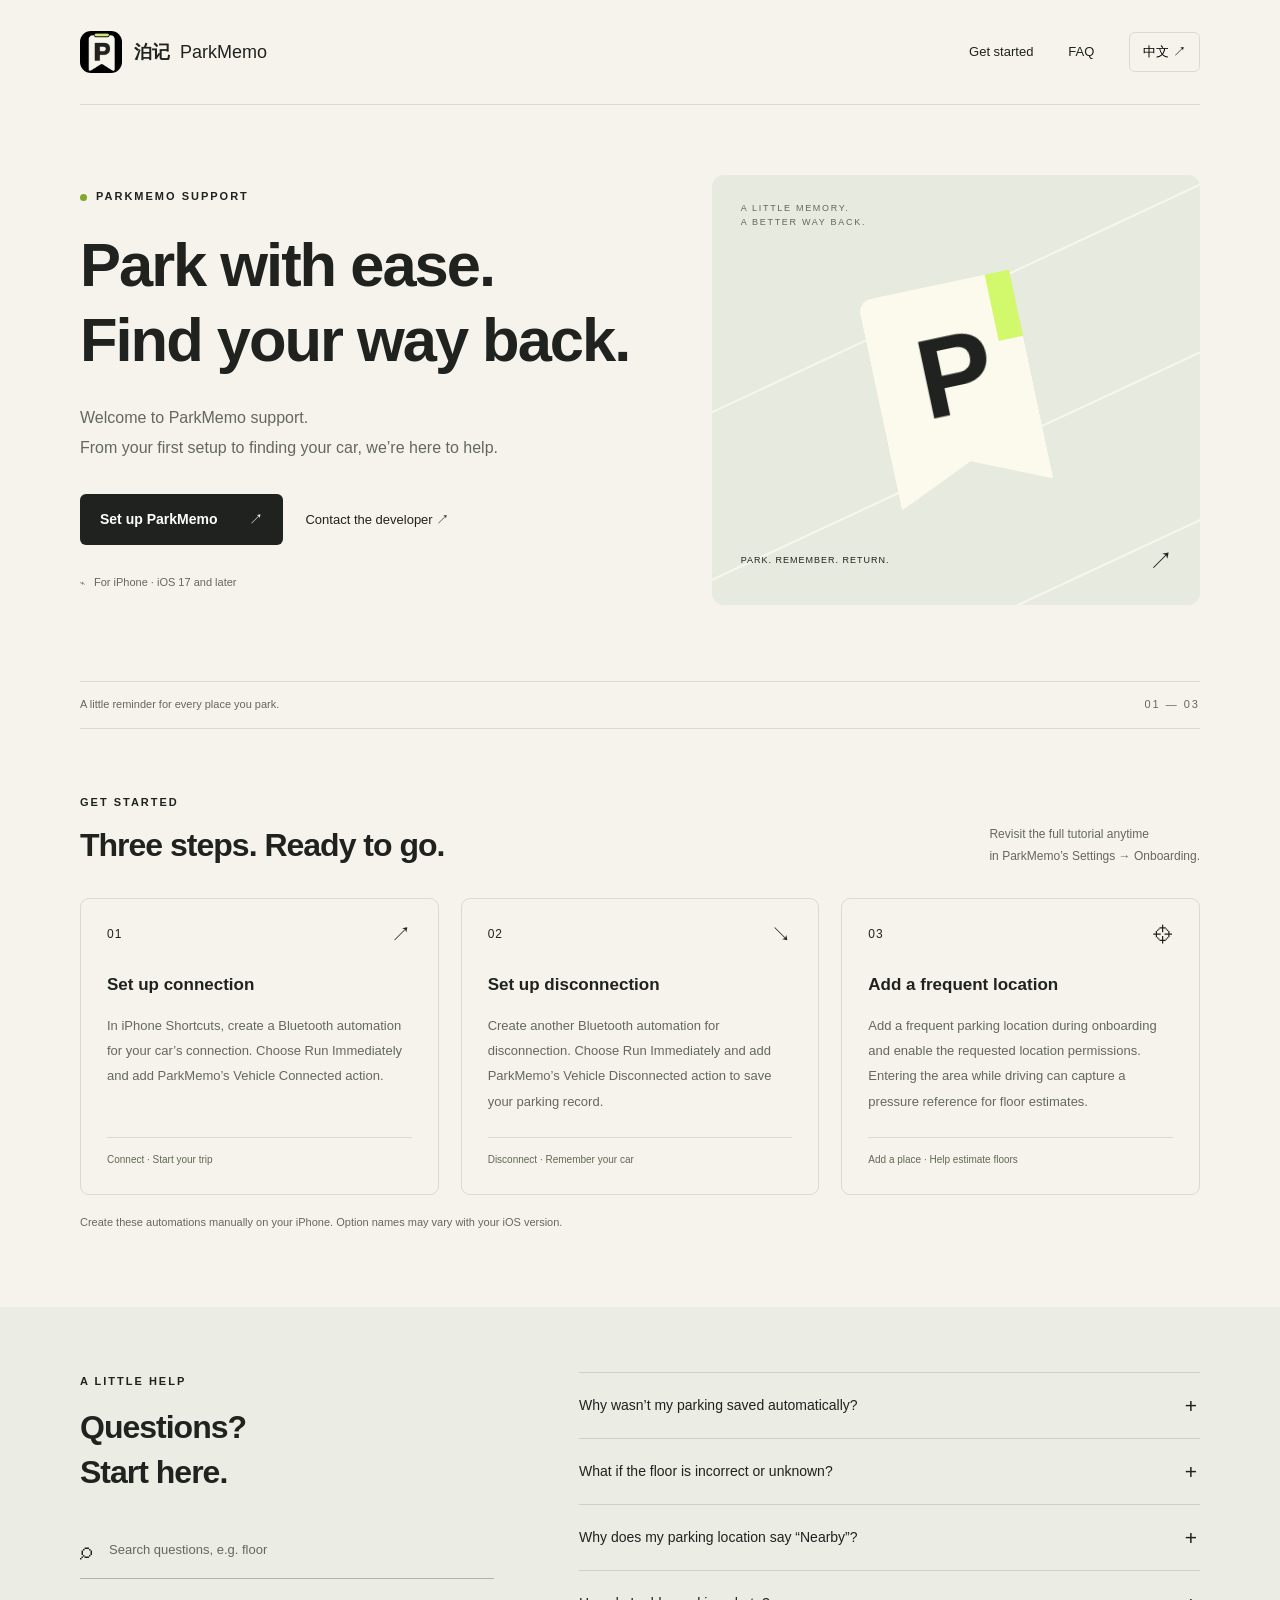
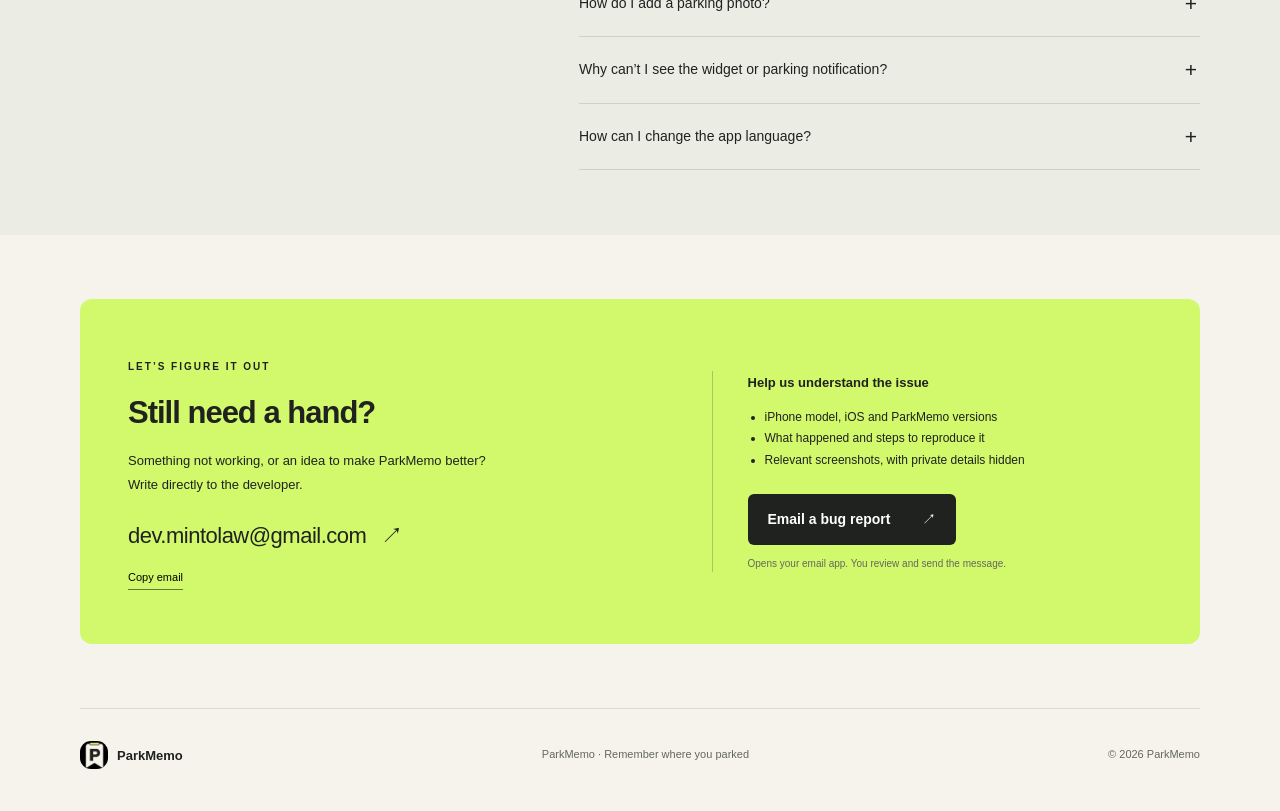
==== index.html @ 25ea7b54 "Create bilingual ParkMemo support website" ====
<!doctype html>
<html lang="zh-CN">
<head>
<meta charset="utf-8"><meta name="viewport" content="width=device-width, initial-scale=1">
<meta name="description" content="泊记 ParkMemo 技术支持：快速设置、自动停车记录、楼层识别、定位与小组件帮助。联系 dev.mintolaw@gmail.com。">
<meta name="theme-color" content="#f5f3eb"><title>泊记 ParkMemo · 技术支持</title>
<link rel="icon" type="image/png" href="assets/app-icon.png"><link rel="stylesheet" href="style.css"><script src="app.js" defer></script>
</head>
<body>
<a class="skip" href="#main" data-zh="跳至主要内容" data-en="Skip to content">跳至主要内容</a>
<header class="header wrap"><a href="#" class="brand" aria-label="ParkMemo"><img src="assets/app-icon.png" width="42" height="42" alt=""><span>泊记 <b>ParkMemo</b></span></a><nav aria-label="Main navigation"><a href="#guide" data-zh="开始使用" data-en="Get started">开始使用</a><a href="#faq" data-zh="常见问题" data-en="FAQ">常见问题</a><button id="language" type="button" aria-label="Switch to English">EN <span aria-hidden="true">↗</span></button></nav></header>
<main id="main">
<section class="hero wrap">
<div class="hero-copy"><p class="eyebrow"><span class="dot"></span> PARKMEMO SUPPORT</p><h1 data-zh="安心停好，<br>轻松找回。" data-en="Park with ease.<br>Find your way back.">安心停好，<br>轻松找回。</h1><p class="intro" data-zh="欢迎来到泊记支持中心。<br>从第一次设置，到每一次找车，我们在这里帮你。" data-en="Welcome to ParkMemo support.<br>From your first setup to finding your car, we’re here to help.">欢迎来到泊记支持中心。<br>从第一次设置，到每一次找车，我们在这里帮你。</p><a class="button dark" href="#guide"><span data-zh="开始设置泊记" data-en="Set up ParkMemo">开始设置泊记</span><span aria-hidden="true">↗</span></a><a class="text-link" href="#contact" data-zh="联系开发者 ↗" data-en="Contact the developer ↗">联系开发者 ↗</a><div class="hero-note"><span aria-hidden="true">⌁</span><span data-zh="适用于 iPhone · iOS 17 及以上" data-en="For iPhone · iOS 17 and later">适用于 iPhone · iOS 17 及以上</span></div></div>
<div class="hero-art" aria-hidden="true"><div class="art-label">A LITTLE MEMORY.<br>A BETTER WAY BACK.</div><div class="parking-lines"><i></i><i></i><i></i></div><div class="bookmark"><span>P</span><div class="bookmark-tab"></div></div><div class="art-bottom"><span>PARK. REMEMBER. RETURN.</span><span>↗</span></div></div>
</section>
<div class="section-divider wrap"><span data-zh="为你的每一次停车，留一个记号。" data-en="A little reminder for every place you park.">为你的每一次停车，留一个记号。</span><span>01 — 03</span></div>
<section id="guide" class="wrap section"><div class="section-head"><div><p class="eyebrow">GET STARTED</p><h2 data-zh="三步，准备出发。" data-en="Three steps. Ready to go.">三步，准备出发。</h2></div><p data-zh="可以随时在泊记「设置 → 进入引导」中<br>重新查看完整操作教程。" data-en="Revisit the full tutorial anytime<br>in ParkMemo’s Settings → Onboarding.">可以随时在泊记「设置 → 进入引导」中<br>重新查看完整操作教程。</p></div>
<div class="steps">
<article><span class="step-number">01 <span aria-hidden="true">↗</span></span><h3 data-zh="设置上车指令" data-en="Set up connection">设置上车指令</h3><p data-zh="打开 iPhone「快捷指令」的自动化，选择汽车蓝牙「已连接」，设为「立即运行」，添加泊记的「车辆已连接」动作。" data-en="In iPhone Shortcuts, create a Bluetooth automation for your car’s connection. Choose Run Immediately and add ParkMemo’s Vehicle Connected action.">打开 iPhone「快捷指令」的自动化，选择汽车蓝牙「已连接」，设为「立即运行」，添加泊记的「车辆已连接」动作。</p><span class="step-tag" data-zh="连接车辆 · 开始行程" data-en="Connect · Start your trip">连接车辆 · 开始行程</span></article>
<article><span class="step-number">02 <span aria-hidden="true">↘</span></span><h3 data-zh="设置下车指令" data-en="Set up disconnection">设置下车指令</h3><p data-zh="再创建一个汽车蓝牙「断开连接」自动化，选择「立即运行」，添加泊记的「车辆已断开」动作，以便下车时保存停车记录。" data-en="Create another Bluetooth automation for disconnection. Choose Run Immediately and add ParkMemo’s Vehicle Disconnected action to save your parking record.">再创建一个汽车蓝牙「断开连接」自动化，选择「立即运行」，添加泊记的「车辆已断开」动作，以便下车时保存停车记录。</p><span class="step-tag" data-zh="断开车辆 · 记住停车" data-en="Disconnect · Remember your car">断开车辆 · 记住停车</span></article>
<article><span class="step-number">03 <span aria-hidden="true">⌖</span></span><h3 data-zh="添加常用停车地点" data-en="Add a frequent location">添加常用停车地点</h3><p data-zh="在泊记引导中设置常用停车地点，并按提示开启定位权限。驶入设置的区域时，泊记可记录用于估算停车楼层的气压参考。" data-en="Add a frequent parking location during onboarding and enable the requested location permissions. Entering the area while driving can capture a pressure reference for floor estimates.">在泊记引导中设置常用停车地点，并按提示开启定位权限。驶入设置的区域时，泊记可记录用于估算停车楼层的气压参考。</p><span class="step-tag" data-zh="添加地点 · 辅助楼层识别" data-en="Add a place · Help estimate floors">添加地点 · 辅助楼层识别</span></article>
</div><p class="small-note" data-zh="蓝牙自动化需在你的 iPhone 上手动创建。系统版本不同，选项名称可能略有差异。" data-en="Create these automations manually on your iPhone. Option names may vary with your iOS version.">蓝牙自动化需在你的 iPhone 上手动创建。系统版本不同，选项名称可能略有差异。</p></section>
<section id="faq" class="faq-section"><div class="wrap faq-layout"><div class="faq-side"><p class="eyebrow">A LITTLE HELP</p><h2 data-zh="你的问题，<br>从这里找答案。" data-en="Questions?<br>Start here.">你的问题，<br>从这里找答案。</h2><label class="search-box"><span aria-hidden="true">⌕</span><input id="search" type="search" aria-label="搜索常见问题" placeholder="搜索问题，例如：楼层" autocomplete="off"></label><p id="search-status" class="small-note" role="status" aria-live="polite"></p></div>
<div class="faq-list">
<details><summary data-zh="为什么没有自动记录停车？" data-en="Why wasn’t my parking saved automatically?">为什么没有自动记录停车？</summary><p data-zh="请检查汽车蓝牙的连接、断开两条自动化，确认都选择了正确的泊记动作并设为「立即运行」。进入或离开停车区域本身不会保存停车，断开动作或手动保存才会记录。也请在 iPhone 设置中检查泊记的定位权限；必要时可先在 App 内手动记录。" data-en="Check both Bluetooth automations, their ParkMemo actions, and Run Immediately. Entering or leaving a parking area alone does not save a parking record; disconnection or manual saving does. Check ParkMemo’s location permissions in iPhone Settings. You can also save a record manually in the app.">请检查汽车蓝牙的连接、断开两条自动化，确认都选择了正确的泊记动作并设为「立即运行」。进入或离开停车区域本身不会保存停车，断开动作或手动保存才会记录。也请在 iPhone 设置中检查泊记的定位权限；必要时可先在 App 内手动记录。</p></details>
<details><summary data-zh="楼层不准确，或者显示未知，怎么办？" data-en="What if the floor is incorrect or unknown?">楼层不准确，或者显示未知，怎么办？</summary><p data-zh="泊记利用气压变化估算楼层，结果会受到设备传感器、天气和停车环境影响。请确认已添加常用停车地点，并在停车记录中手动修正实际楼层。符合条件的修正会用于楼层校准；数据不足时不会猜测楼层。" data-en="ParkMemo estimates floors from changes in air pressure. Sensors, weather, and the parking environment can affect results. Add a frequent parking location and manually correct the actual floor in your parking record. Eligible corrections help calibrate estimates; the app does not guess a floor when data is insufficient.">泊记利用气压变化估算楼层，结果会受到设备传感器、天气和停车环境影响。请确认已添加常用停车地点，并在停车记录中手动修正实际楼层。符合条件的修正会用于楼层校准；数据不足时不会猜测楼层。</p></details>
<details><summary data-zh="为什么停车位置显示「附近」？" data-en="Why does my parking location say “Nearby”?">为什么停车位置显示「附近」？</summary><p data-zh="这表示停车瞬间没有取得符合要求的新定位，泊记使用了同一次行程中最近的可信位置。该位置是近似参考；可以结合停车照片与楼层寻找车辆。如果没有可用定位，记录仍会保存，但无法启动导航。" data-en="A suitable new location was unavailable when you parked, so ParkMemo used a recent trusted location from the same drive. It is approximate; use your photo and floor as additional clues. Records can still be saved without a usable location, but navigation is unavailable.">这表示停车瞬间没有取得符合要求的新定位，泊记使用了同一次行程中最近的可信位置。该位置是近似参考；可以结合停车照片与楼层寻找车辆。如果没有可用定位，记录仍会保存，但无法启动导航。</p></details>
<details><summary data-zh="如何添加停车照片？" data-en="How do I add a parking photo?">如何添加停车照片？</summary><p data-zh="在已停车的首页或手动记录页面，通过相机或系统照片选择器添加照片。建议拍下车位编号、附近立柱或电梯入口。照片可以全屏查看或替换，历史记录也会显示对应缩略图。" data-en="Use the camera or system photo picker on the parked dashboard or manual-entry screen. Capture your space number, a nearby pillar, or the elevator entrance. Photos can be viewed full-screen or replaced, and appear as thumbnails in history.">在已停车的首页或手动记录页面，通过相机或系统照片选择器添加照片。建议拍下车位编号、附近立柱或电梯入口。照片可以全屏查看或替换，历史记录也会显示对应缩略图。</p></details>
<details><summary data-zh="小组件或停车通知没有显示？" data-en="Why can’t I see the widget or parking notification?">小组件或停车通知没有显示？</summary><p data-zh="请先打开泊记并保存一条停车记录，再从 iPhone 主屏幕添加泊记小组件。通知需要同时开启泊记设置中的开关和 iPhone 系统通知权限；自动停车保存成功后才会发送通知，手动记录或修改楼层不会重复通知。" data-en="Open ParkMemo and save a parking record, then add a ParkMemo widget from your iPhone Home Screen. Enable both ParkMemo’s notification setting and iPhone notification permission. Notifications are sent after a successful automatic parking save, not for manual saves or floor edits.">请先打开泊记并保存一条停车记录，再从 iPhone 主屏幕添加泊记小组件。通知需要同时开启泊记设置中的开关和 iPhone 系统通知权限；自动停车保存成功后才会发送通知，手动记录或修改楼层不会重复通知。</p></details>
<details><summary data-zh="如何切换 App 语言？" data-en="How can I change the app language?">如何切换 App 语言？</summary><p data-zh="泊记默认跟随 iPhone 的语言。也可从泊记「设置 → 语言」前往系统的 App 语言设置。支持简体中文、英语、日语、法语、意大利语、韩语、德语和西班牙语。" data-en="ParkMemo follows your iPhone language by default. Go to Settings → Language in ParkMemo to open the system app-language settings. Supported languages are Simplified Chinese, English, Japanese, French, Italian, Korean, German, and Spanish.">泊记默认跟随 iPhone 的语言。也可从泊记「设置 → 语言」前往系统的 App 语言设置。支持简体中文、英语、日语、法语、意大利语、韩语、德语和西班牙语。</p></details>
<p id="no-results" hidden data-zh="暂时没有匹配的答案。换个关键词，或直接联系开发者。" data-en="No matching answers. Try another keyword or contact the developer.">暂时没有匹配的答案。换个关键词，或直接联系开发者。</p>
</div></div></section>
<section id="contact" class="wrap section"><div class="contact-card"><div><p class="eyebrow">LET’S FIGURE IT OUT</p><h2 data-zh="还需要一点帮助？" data-en="Still need a hand?">还需要一点帮助？</h2><p data-zh="遇到了问题，或有一个让泊记更好的想法？<br>欢迎直接给开发者写信。" data-en="Something not working, or an idea to make ParkMemo better?<br>Write directly to the developer.">遇到了问题，或有一个让泊记更好的想法？<br>欢迎直接给开发者写信。</p><a class="email" href="mailto:dev.mintolaw@gmail.com">dev.mintolaw@gmail.com <span aria-hidden="true">↗</span></a><button id="copy-email" class="copy-button" type="button" data-zh="复制邮箱" data-en="Copy email">复制邮箱</button><p id="copy-status" class="small-note" role="status" aria-live="polite"></p></div><div class="contact-aside"><h3 data-zh="这些信息能帮助我们更快定位问题" data-en="Help us understand the issue">这些信息能帮助我们更快定位问题</h3><ul><li data-zh="iPhone 型号、iOS 与泊记版本" data-en="iPhone model, iOS and ParkMemo versions">iPhone 型号、iOS 与泊记版本</li><li data-zh="问题描述与重现步骤" data-en="What happened and steps to reproduce it">问题描述与重现步骤</li><li data-zh="相关截图（请遮盖私人信息）" data-en="Relevant screenshots, with private details hidden">相关截图（请遮盖私人信息）</li></ul><a id="report" class="button dark" href="mailto:dev.mintolaw@gmail.com?subject=ParkMemo%20Support"><span data-zh="邮件反馈问题" data-en="Email a bug report">邮件反馈问题</span><span aria-hidden="true">↗</span></a><p class="small-note" data-zh="将打开你的邮件 App，由你确认发送。" data-en="Opens your email app. You review and send the message.">将打开你的邮件 App，由你确认发送。</p></div></div></section>
</main><footer class="wrap footer"><a class="brand" href="#"><img src="assets/app-icon.png" width="28" height="28" alt=""><span>ParkMemo</span></a><p data-zh="泊记 · 为停车留个记号" data-en="ParkMemo · Remember where you parked">泊记 · 为停车留个记号</p><span>© <span id="year">2026</span> ParkMemo</span></footer>
</body></html>
---- style.css ----
:root{--paper:#f5f3eb;--ink:#20221f;--muted:#65685e;--line:#d9dbd0;--lime:#d2f86b}*{box-sizing:border-box}html{scroll-behavior:smooth;scroll-padding-top:28px}body{margin:0;background:var(--paper);color:var(--ink);font:15px/1.8 -apple-system,BlinkMacSystemFont,"Segoe UI","PingFang SC","Microsoft YaHei",sans-serif}a{color:inherit;text-decoration:none}button,input{font:inherit}button,a,input,summary{-webkit-tap-highlight-color:transparent}a,button,summary{touch-action:manipulation}button{cursor:pointer}a:focus-visible,button:focus-visible,input:focus-visible,summary:focus-visible{outline:3px solid #557b13;outline-offset:5px}.wrap{width:min(1120px,calc(100% - 80px));margin-inline:auto}.header{height:105px;display:flex;justify-content:space-between;align-items:center;border-bottom:1px solid var(--line)}.brand{display:flex;align-items:center;gap:12px;font-weight:650;font-size:18px}.brand img{border-radius:11px}.brand b{font-weight:450;margin-left:5px}nav{display:flex;align-items:center;gap:35px;font-size:13px}nav a:hover,.text-link:hover{text-decoration:underline;text-underline-offset:5px}#language{background:transparent;border:1px solid var(--line);padding:7px 13px;border-radius:6px}.hero{display:grid;grid-template-columns:1.15fr 1fr;gap:70px;padding-block:70px 76px;align-items:center}.eyebrow{font-size:11px;letter-spacing:2px;font-weight:650;margin:0 0 21px;display:flex;gap:9px;align-items:center}.dot{width:7px;height:7px;background:#81a82d;border-radius:50%}h1{font-size:clamp(42px,4.8vw,64px);line-height:1.22;letter-spacing:-2px;font-weight:600;margin:0 0 25px}.intro{color:var(--muted);font-size:16px;line-height:1.9;margin-bottom:30px}.button{display:inline-flex;align-items:center;justify-content:space-between;gap:32px;padding:13px 20px;border-radius:6px;font-size:14px;font-weight:550;transition:background .15s,transform .15s}.button:hover{transform:translateY(-2px);background:#3f4536}.dark{background:var(--ink);color:white}.text-link{font-size:13px;margin-left:22px}.hero-note{display:flex;gap:8px;font-size:11px;color:var(--muted);margin-top:28px}.hero-art{height:430px;border-radius:12px;background:#e7eadf;position:relative;overflow:hidden;display:grid;place-items:center}.art-label{position:absolute;top:27px;left:29px;font-size:9px;line-height:1.5;letter-spacing:1.7px;color:#606955}.parking-lines{position:absolute;inset:100px -120px -50px;transform:rotate(-25deg)}.parking-lines i{position:absolute;left:0;right:0;border-top:2px solid #f6f8ee;top:10%}.parking-lines i:nth-child(2){top:50%}.parking-lines i:nth-child(3){top:90%}.bookmark{position:relative;width:155px;height:214px;background:#fcf9ed;transform:rotate(-12deg);border-radius:14px 14px 2px 2px;filter:drop-shadow(16px 20px 15px #626c4c25);clip-path:polygon(0 0,100% 0,100% 100%,50% 84%,0 100%);display:flex;justify-content:center;align-items:flex-start;padding-top:18px}.bookmark>span{font-size:113px;line-height:1.3;font-weight:750;letter-spacing:-7px}.bookmark-tab{position:absolute;right:0;top:0;width:25px;height:68px;background:var(--lime)}.art-bottom{position:absolute;bottom:23px;left:29px;right:26px;display:flex;justify-content:space-between;align-items:center;font-size:9px;letter-spacing:1px}.art-bottom>span:last-child{font-size:24px}.section-divider{display:flex;justify-content:space-between;border-block:1px solid var(--line);padding-block:13px;font-size:11px;color:var(--muted)}.section-divider>span:last-child{letter-spacing:2px}.section{padding-block:64px}.section-head{display:flex;justify-content:space-between;align-items:flex-end;gap:20px;margin-bottom:31px}h2{font-size:32px;font-weight:560;line-height:1.4;letter-spacing:-1px;margin:0}.section-head .eyebrow{margin-bottom:10px}.section-head>p{color:var(--muted);font-size:12px;margin:0}.steps{display:grid;grid-template-columns:repeat(3,1fr);gap:22px}.steps article{border:1px solid var(--line);border-radius:9px;padding:25px 26px;display:flex;flex-direction:column}.step-number{font-size:12px;letter-spacing:1px;display:flex;justify-content:space-between;margin-bottom:24px}.step-number>span{font-size:20px;line-height:1}h3{font-size:17px;font-weight:600;margin:0 0 12px}.steps p{color:var(--muted);font-size:13px;line-height:1.95;margin:0 0 23px}.step-tag{font-size:10px;border-top:1px solid var(--line);padding-top:13px;margin-top:auto;color:#626955}.small-note{font-size:11px;color:var(--muted);line-height:1.7}.section>.small-note{margin-top:18px}.faq-section{background:#ebece4;padding:65px 0}.faq-layout{display:grid;grid-template-columns:.8fr 1.2fr;gap:85px}.faq-side .eyebrow{margin-bottom:14px}.search-box{display:flex;gap:10px;align-items:center;border-bottom:1px solid #afb5a5;padding:10px 0;margin-top:26px}.search-box>span{font-size:24px;line-height:1}.search-box input{width:100%;min-width:0;border:0;background:transparent;font-size:13px;color:var(--ink);padding:7px}.search-box input::placeholder{color:var(--muted)}.faq-list details{border-bottom:1px solid #ced2c5}.faq-list details:first-child{border-top:1px solid #ced2c5}summary{padding:20px 30px 20px 0;cursor:pointer;font-size:14px;list-style:none;position:relative;font-weight:500}summary::-webkit-details-marker{display:none}summary:after{content:'+';position:absolute;right:3px;font-size:21px;font-weight:350;top:14px}details[open] summary:after{content:'−'}details>p{font-size:13px;color:var(--muted);margin:0;padding:0 28px 22px 0;line-height:1.95}.contact-card{background:var(--lime);border-radius:12px;padding:44px 48px;display:grid;grid-template-columns:1.2fr 1fr;gap:55px}.contact-card .eyebrow{font-size:10px;margin-bottom:15px}.contact-card h2{font-size:31px}.contact-card p{font-size:13px;margin-block:15px 20px}.email{font-size:clamp(16px,1.8vw,22px);letter-spacing:-.5px;display:block;font-weight:500;overflow-wrap:anywhere}.email>span{margin-left:9px}.copy-button{border:0;border-bottom:1px solid #627934;padding:2px 0;background:transparent;font-size:11px;margin-top:10px}.contact-aside{padding-left:35px;border-left:1px solid #a8c755;align-self:center}.contact-aside h3{font-size:13px}.contact-aside ul{padding-left:17px;margin-bottom:22px;font-size:12px}.contact-aside .small-note,.contact-card #copy-status{font-size:10px;margin:10px 0 0}.footer{border-top:1px solid var(--line);padding:25px 0 35px;display:flex;align-items:center;justify-content:space-between;gap:20px}.footer .brand{font-size:13px;gap:9px}.footer p,.footer>span{font-size:11px;color:var(--muted)}.skip{position:absolute;top:-100px;left:20px;padding:10px;background:var(--lime);z-index:10}.skip:focus{top:10px}[hidden]{display:none!important}
@media(min-width:1400px){.hero{padding-block:85px}}@media(max-width:850px){.wrap{width:calc(100% - 44px)}.hero{gap:30px}.hero-art{height:370px}.text-link{display:block;margin:16px 0 0}.steps{gap:12px}.steps article{padding:20px}.faq-layout{gap:40px}.contact-card{padding:32px;gap:30px}.contact-aside{padding-left:25px}}@media(max-width:600px){.header{height:80px}.brand{font-size:16px;gap:8px}.brand b{display:none}.brand img{width:35px;height:35px}nav{gap:17px;font-size:11px}#language{padding:5px 9px}.hero{grid-template-columns:1fr;padding-block:42px;gap:30px}.hero-copy h1{font-size:46px;letter-spacing:-1.5px}.intro{font-size:14px}.text-link{display:inline-block;margin:0 0 0 18px}.hero-art{height:290px}.bookmark{transform:rotate(-12deg) scale(.85)}.art-label{font-size:8px}.hero-note{margin-top:20px}.section-divider{font-size:10px}.section{padding-block:42px}.section-head{display:block}.section-head>p{margin-top:14px}h2{font-size:28px}.steps{grid-template-columns:1fr;gap:14px}.steps article{padding:24px}.step-number{margin-bottom:15px}.steps p{font-size:14px;margin-bottom:18px}.faq-section{padding-block:42px}.faq-layout{grid-template-columns:1fr;gap:20px}.faq-side h2 br{display:none}.search-box{margin-top:16px}.contact-card{grid-template-columns:1fr;padding:28px 24px;gap:28px}.contact-card h2{font-size:27px}.contact-aside{border-left:0;border-top:1px solid #a8c755;padding:25px 0 0}.email{font-size:20px}.footer{flex-wrap:wrap;gap:12px}.footer p{display:none}.eyebrow{font-size:10px}}@media(prefers-reduced-motion:reduce){html{scroll-behavior:auto}*,*:before,*:after{transition:none!important}}
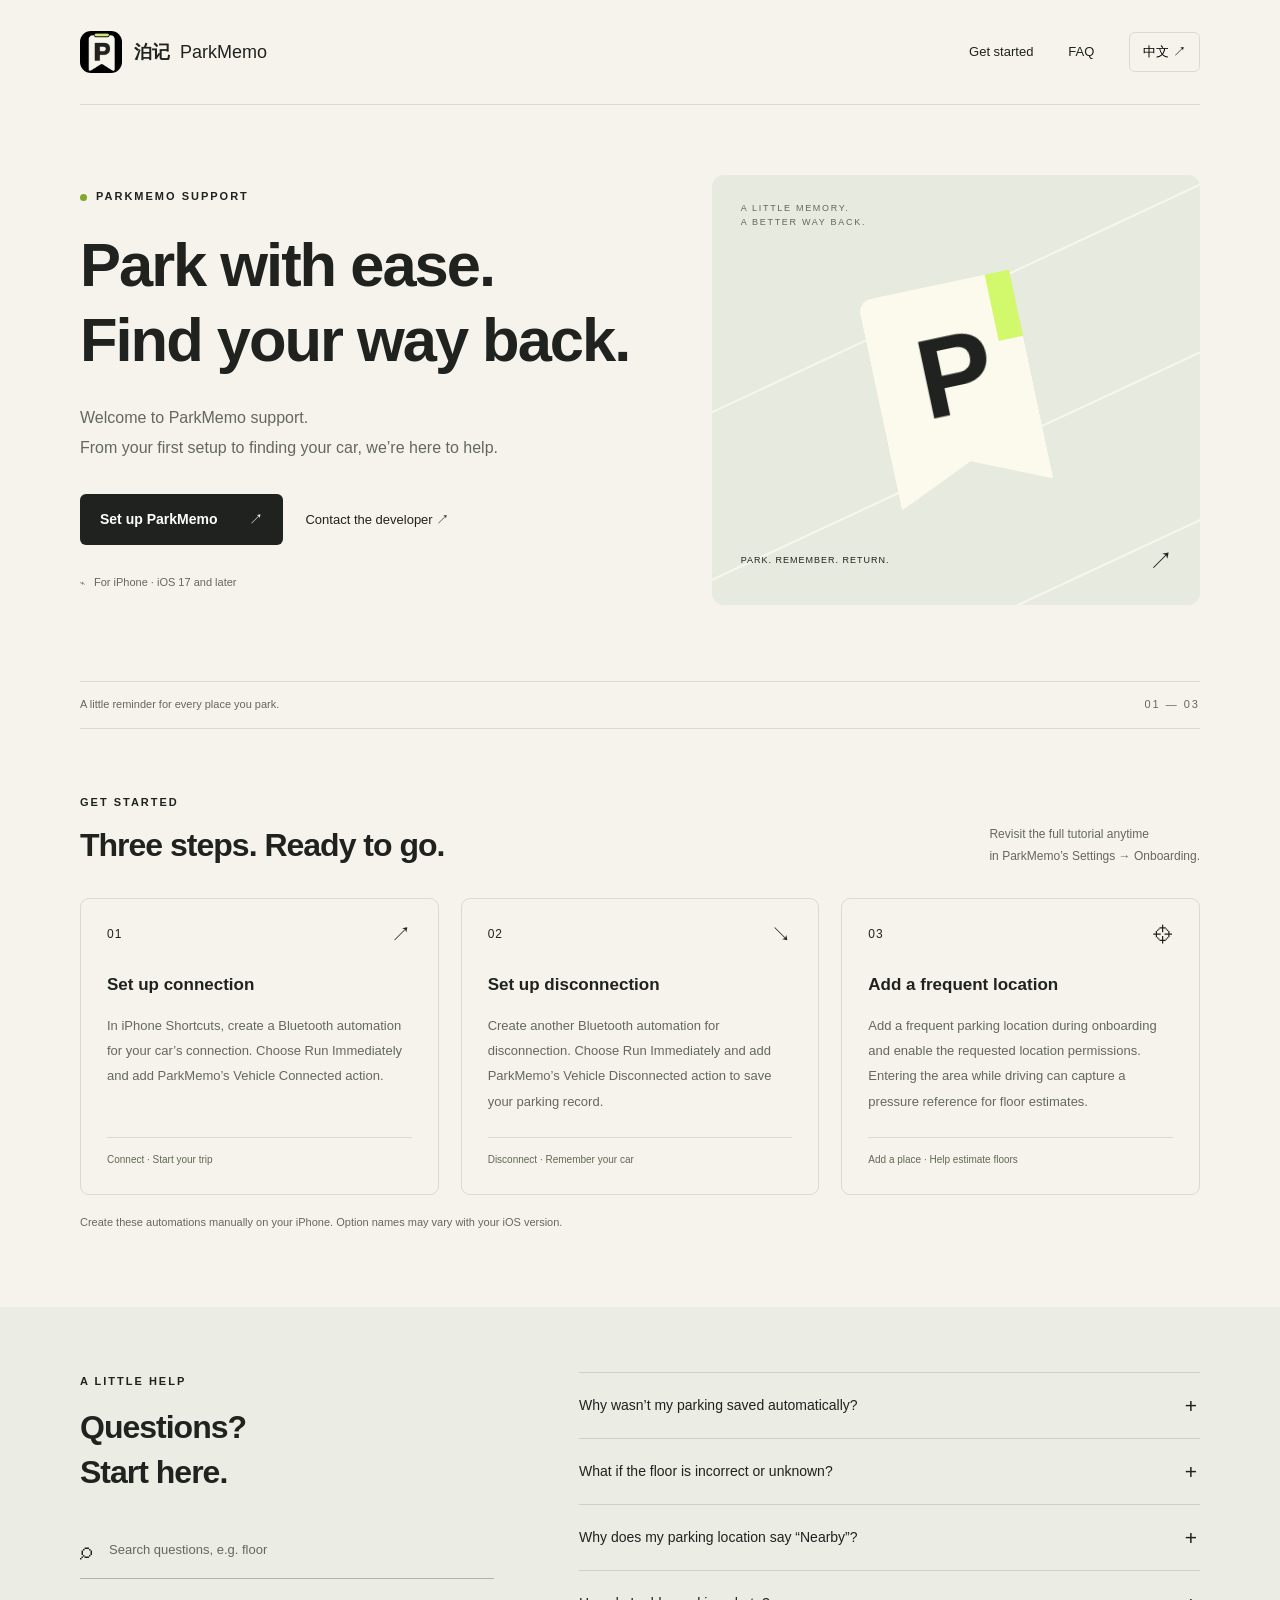
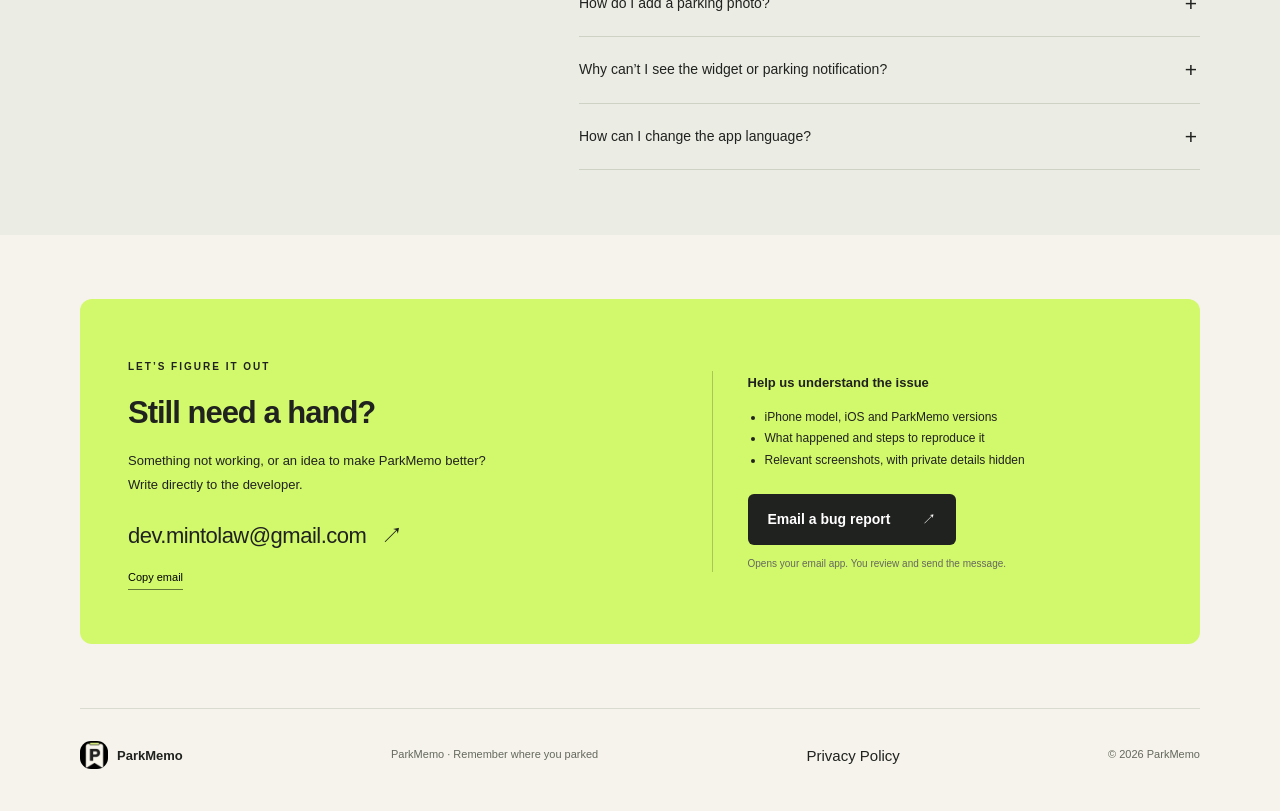
==== commit d020713f: "Publish bilingual ParkMemo privacy policy" ====
--- a/index.html
+++ b/index.html
@@ -4,7 +4,7 @@
 <meta charset="utf-8"><meta name="viewport" content="width=device-width, initial-scale=1">
 <meta name="description" content="泊记 ParkMemo 技术支持：快速设置、自动停车记录、楼层识别、定位与小组件帮助。联系 dev.mintolaw@gmail.com。">
 <meta name="theme-color" content="#f5f3eb"><title>泊记 ParkMemo · 技术支持</title>
-<link rel="icon" type="image/png" href="assets/app-icon.png"><link rel="stylesheet" href="style.css"><script src="app.js" defer></script>
+<link rel="icon" type="image/png" href="assets/app-icon.png"><link rel="stylesheet" href="style.css"><script src="app.js?v=5230ab5c13f7" defer></script>
 </head>
 <body>
 <a class="skip" href="#main" data-zh="跳至主要内容" data-en="Skip to content">跳至主要内容</a>
@@ -24,7 +24,7 @@
 <section id="faq" class="faq-section"><div class="wrap faq-layout"><div class="faq-side"><p class="eyebrow">A LITTLE HELP</p><h2 data-zh="你的问题，<br>从这里找答案。" data-en="Questions?<br>Start here.">你的问题，<br>从这里找答案。</h2><label class="search-box"><span aria-hidden="true">⌕</span><input id="search" type="search" aria-label="搜索常见问题" placeholder="搜索问题，例如：楼层" autocomplete="off"></label><p id="search-status" class="small-note" role="status" aria-live="polite"></p></div>
 <div class="faq-list">
 <details><summary data-zh="为什么没有自动记录停车？" data-en="Why wasn’t my parking saved automatically?">为什么没有自动记录停车？</summary><p data-zh="请检查汽车蓝牙的连接、断开两条自动化，确认都选择了正确的泊记动作并设为「立即运行」。进入或离开停车区域本身不会保存停车，断开动作或手动保存才会记录。也请在 iPhone 设置中检查泊记的定位权限；必要时可先在 App 内手动记录。" data-en="Check both Bluetooth automations, their ParkMemo actions, and Run Immediately. Entering or leaving a parking area alone does not save a parking record; disconnection or manual saving does. Check ParkMemo’s location permissions in iPhone Settings. You can also save a record manually in the app.">请检查汽车蓝牙的连接、断开两条自动化，确认都选择了正确的泊记动作并设为「立即运行」。进入或离开停车区域本身不会保存停车，断开动作或手动保存才会记录。也请在 iPhone 设置中检查泊记的定位权限；必要时可先在 App 内手动记录。</p></details>
-<details><summary data-zh="楼层不准确，或者显示未知，怎么办？" data-en="What if the floor is incorrect or unknown?">楼层不准确，或者显示未知，怎么办？</summary><p data-zh="泊记利用气压变化估算楼层，结果会受到设备传感器、天气和停车环境影响。请确认已添加常用停车地点，并在停车记录中手动修正实际楼层。符合条件的修正会用于楼层校准；数据不足时不会猜测楼层。" data-en="ParkMemo estimates floors from changes in air pressure. Sensors, weather, and the parking environment can affect results. Add a frequent parking location and manually correct the actual floor in your parking record. Eligible corrections help calibrate estimates; the app does not guess a floor when data is insufficient.">泊记利用气压变化估算楼层，结果会受到设备传感器、天气和停车环境影响。请确认已添加常用停车地点，并在停车记录中手动修正实际楼层。符合条件的修正会用于楼层校准；数据不足时不会猜测楼层。</p></details>
+<details><summary data-zh="楼层不准确，或者显示未知，怎么办？" data-en="What if the floor is incorrect or unknown?">楼层不准确，或者显示未知，怎么办？</summary><p data-zh="楼层不准确或显示未知时，请及时手动修正为实际楼层。泊记会学习你的修正；随着你持续、及时地校准，楼层识别会越来越准确。" data-en="If the floor is incorrect or unknown, promptly change it to the actual floor. ParkMemo learns from your corrections. With consistent, timely corrections, floor recognition will become more accurate over time.">楼层不准确或显示未知时，请及时手动修正为实际楼层。泊记会学习你的修正；随着你持续、及时地校准，楼层识别会越来越准确。</p></details>
 <details><summary data-zh="为什么停车位置显示「附近」？" data-en="Why does my parking location say “Nearby”?">为什么停车位置显示「附近」？</summary><p data-zh="这表示停车瞬间没有取得符合要求的新定位，泊记使用了同一次行程中最近的可信位置。该位置是近似参考；可以结合停车照片与楼层寻找车辆。如果没有可用定位，记录仍会保存，但无法启动导航。" data-en="A suitable new location was unavailable when you parked, so ParkMemo used a recent trusted location from the same drive. It is approximate; use your photo and floor as additional clues. Records can still be saved without a usable location, but navigation is unavailable.">这表示停车瞬间没有取得符合要求的新定位，泊记使用了同一次行程中最近的可信位置。该位置是近似参考；可以结合停车照片与楼层寻找车辆。如果没有可用定位，记录仍会保存，但无法启动导航。</p></details>
 <details><summary data-zh="如何添加停车照片？" data-en="How do I add a parking photo?">如何添加停车照片？</summary><p data-zh="在已停车的首页或手动记录页面，通过相机或系统照片选择器添加照片。建议拍下车位编号、附近立柱或电梯入口。照片可以全屏查看或替换，历史记录也会显示对应缩略图。" data-en="Use the camera or system photo picker on the parked dashboard or manual-entry screen. Capture your space number, a nearby pillar, or the elevator entrance. Photos can be viewed full-screen or replaced, and appear as thumbnails in history.">在已停车的首页或手动记录页面，通过相机或系统照片选择器添加照片。建议拍下车位编号、附近立柱或电梯入口。照片可以全屏查看或替换，历史记录也会显示对应缩略图。</p></details>
 <details><summary data-zh="小组件或停车通知没有显示？" data-en="Why can’t I see the widget or parking notification?">小组件或停车通知没有显示？</summary><p data-zh="请先打开泊记并保存一条停车记录，再从 iPhone 主屏幕添加泊记小组件。通知需要同时开启泊记设置中的开关和 iPhone 系统通知权限；自动停车保存成功后才会发送通知，手动记录或修改楼层不会重复通知。" data-en="Open ParkMemo and save a parking record, then add a ParkMemo widget from your iPhone Home Screen. Enable both ParkMemo’s notification setting and iPhone notification permission. Notifications are sent after a successful automatic parking save, not for manual saves or floor edits.">请先打开泊记并保存一条停车记录，再从 iPhone 主屏幕添加泊记小组件。通知需要同时开启泊记设置中的开关和 iPhone 系统通知权限；自动停车保存成功后才会发送通知，手动记录或修改楼层不会重复通知。</p></details>
@@ -32,5 +32,5 @@
 <p id="no-results" hidden data-zh="暂时没有匹配的答案。换个关键词，或直接联系开发者。" data-en="No matching answers. Try another keyword or contact the developer.">暂时没有匹配的答案。换个关键词，或直接联系开发者。</p>
 </div></div></section>
 <section id="contact" class="wrap section"><div class="contact-card"><div><p class="eyebrow">LET’S FIGURE IT OUT</p><h2 data-zh="还需要一点帮助？" data-en="Still need a hand?">还需要一点帮助？</h2><p data-zh="遇到了问题，或有一个让泊记更好的想法？<br>欢迎直接给开发者写信。" data-en="Something not working, or an idea to make ParkMemo better?<br>Write directly to the developer.">遇到了问题，或有一个让泊记更好的想法？<br>欢迎直接给开发者写信。</p><a class="email" href="mailto:dev.mintolaw@gmail.com">dev.mintolaw@gmail.com <span aria-hidden="true">↗</span></a><button id="copy-email" class="copy-button" type="button" data-zh="复制邮箱" data-en="Copy email">复制邮箱</button><p id="copy-status" class="small-note" role="status" aria-live="polite"></p></div><div class="contact-aside"><h3 data-zh="这些信息能帮助我们更快定位问题" data-en="Help us understand the issue">这些信息能帮助我们更快定位问题</h3><ul><li data-zh="iPhone 型号、iOS 与泊记版本" data-en="iPhone model, iOS and ParkMemo versions">iPhone 型号、iOS 与泊记版本</li><li data-zh="问题描述与重现步骤" data-en="What happened and steps to reproduce it">问题描述与重现步骤</li><li data-zh="相关截图（请遮盖私人信息）" data-en="Relevant screenshots, with private details hidden">相关截图（请遮盖私人信息）</li></ul><a id="report" class="button dark" href="mailto:dev.mintolaw@gmail.com?subject=ParkMemo%20Support"><span data-zh="邮件反馈问题" data-en="Email a bug report">邮件反馈问题</span><span aria-hidden="true">↗</span></a><p class="small-note" data-zh="将打开你的邮件 App，由你确认发送。" data-en="Opens your email app. You review and send the message.">将打开你的邮件 App，由你确认发送。</p></div></div></section>
-</main><footer class="wrap footer"><a class="brand" href="#"><img src="assets/app-icon.png" width="28" height="28" alt=""><span>ParkMemo</span></a><p data-zh="泊记 · 为停车留个记号" data-en="ParkMemo · Remember where you parked">泊记 · 为停车留个记号</p><span>© <span id="year">2026</span> ParkMemo</span></footer>
+</main><footer class="wrap footer"><a class="brand" href="#"><img src="assets/app-icon.png" width="28" height="28" alt=""><span>ParkMemo</span></a><p data-zh="泊记 · 为停车留个记号" data-en="ParkMemo · Remember where you parked">泊记 · 为停车留个记号</p><a id="privacy-link" href="privacy/" data-zh="隐私政策" data-en="Privacy Policy">隐私政策</a><span>© <span id="year">2026</span> ParkMemo</span></footer>
 </body></html>
